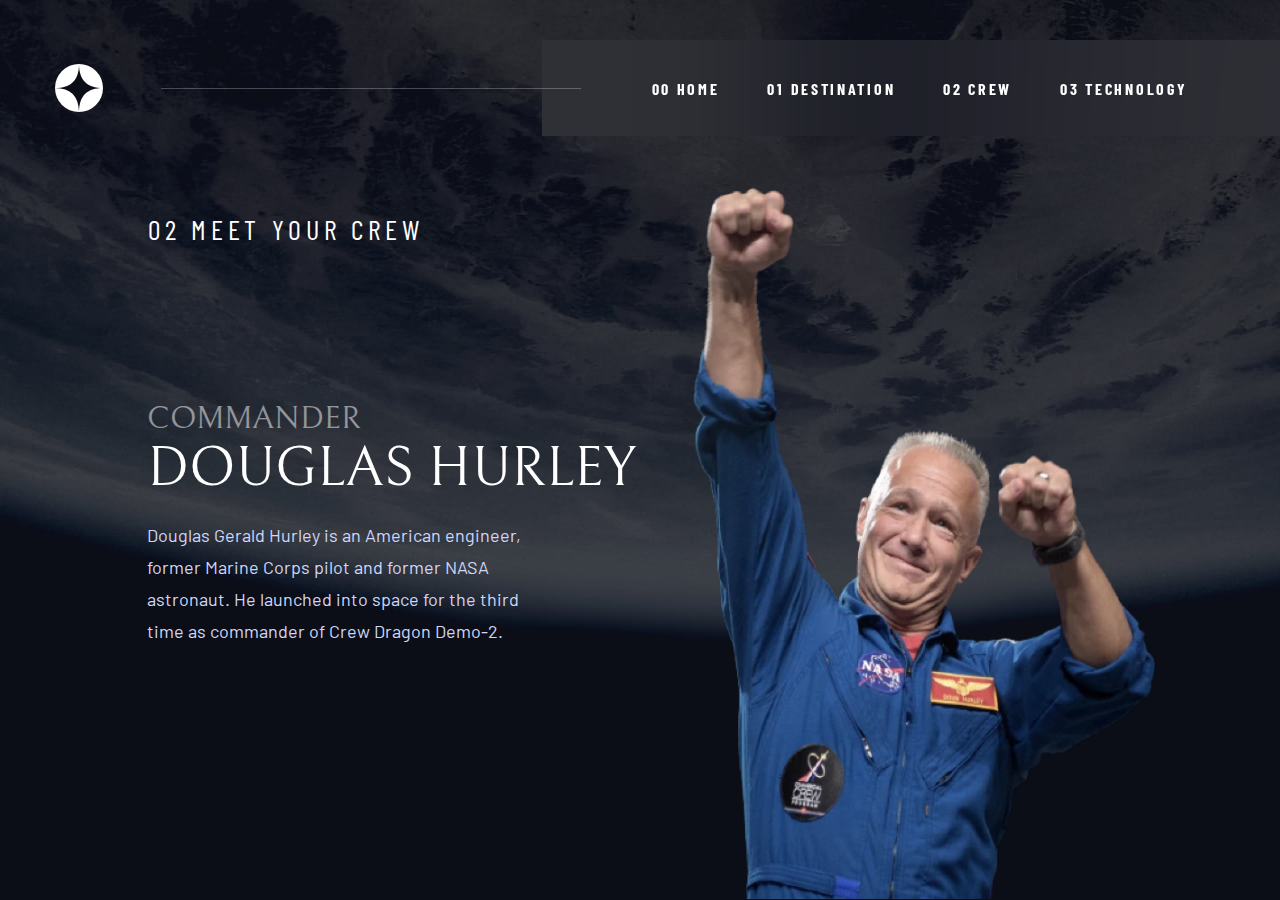
==== crew.html @ c876a2a5 "Ajout page technology et ajout JS" ====
<!DOCTYPE html>
<html lang="en">
<head>
  <meta charset="UTF-8">
  <meta name="viewport" content="width=device-width, initial-scale=1.0">

  <link rel="icon" type="image/png" sizes="32x32" href="./assets/favicon-32x32.png">
  <link rel="stylesheet" href="./css/crew.css">
  
  <title>Frontend Mentor | Space tourism website</title>
</head>
<body>

  <main class="container">
      <div class="background">
        <img src="./assets/crew/background-crew-desktop.jpg" alt="background-night" class="img_background">
      </div>
      <div class="container-logo">
          <img src="./assets/shared/logo.svg" alt="" srcset="">
      </div>
      <header>
        <div class="line"></div>
        <div class="container-menu">
          <ul class="menu">
            <li> <a href="./index.html">00  Home</a></li>
            <li> <a href="./destination.html">01  Destination</a></li>
            <li> <a href="./crew.html">02  Crew</a></li>
            <li> <a href="./technology.html">03  Technology</a></li>
          </ul>
        </div>
      </header>

      <div class="title">
        <span class="subheading-1">
          02 Meet your crew
        </span>
      </div>

      <div class="container-infos">
        <div class="heading-4">
          COMMANDER
        </div>
        <div class="heading-3">
          Douglas Hurley
        </div>
        <p class="text-infos">
          Douglas Gerald Hurley is an American engineer, former Marine Corps pilot 
          and former NASA astronaut. He launched into space for the third time as 
          commander of Crew Dragon Demo-2.
        </p>
      </div>

      <div class="container-bouton">
        <div class="bouton  active">
        </div>
        <div class="bouton">
        </div>
        <div class="bouton">
        </div>
        <div class="bouton">
        </div>
      </div>

      <div class="img-commander">
        <img src="./assets/crew/image-douglas-hurley.webp" alt="commander">
      </div>
    </main>

    <script src="./js/bdd.js"></script>
    <script src="./js/crew.js"></script>

</body>
</html>
---- css/crew.css ----
@import "./header.css";

body{
    margin: 0;
    padding: 0;
    height: 100vh;
    min-height: 100vh;
}

.container{
    position: relative;
    width: 100%;
    height: 100%;
}

.container .title{
    position: absolute;
    height: 34px;
    left: 11.56%;
    top: 23.56%;
    font-family: 'Barlow Condensed';
    font-style: normal;
    font-weight: 400;
    font-size: 28px;
    line-height: 34px;
    letter-spacing: 4.725px;
    text-transform: uppercase;
    color: #FFFFFF;
}

.background img{
    width: 100%;
    height: 100%;
    position: absolute;
    z-index: -1;
}

.container .img-commander{
    display: flex;
    justify-content: end;
    position: absolute;
    width: 39.44%;
    height: 79.11%;
    left: 50.90%;
    top: 20.78%;
}

.container .img-commander img{
    height: 100%;
    width: 92.08%;
}


.container-infos{
    position: absolute;
    left: 11.46%;
    top: 44.44%;
    width: 41.89%;
    height: auto;
}

.heading-4{
    font-family: 'Bellefair';
    font-style: normal;
    font-weight: 400;
    font-size: 32px;
    line-height: 37px;
    text-transform: uppercase;
    color: #FFFFFF;
    mix-blend-mode: normal;
    opacity: 0.5;
}

.heading-3{
    font-family: 'Bellefair';
    font-style: normal;
    font-weight: 400;
    font-size: 56px;
    line-height: 64px;
    text-transform: uppercase;
    color: #FFFFFF;
}

.container .container-infos .text-infos{
    font-family: 'Barlow';
    font-style: normal;
    font-weight: 400;
    font-size: 18px;
    line-height: 32px;
    color: #D0D6F9;
    width: 73.63%;
}
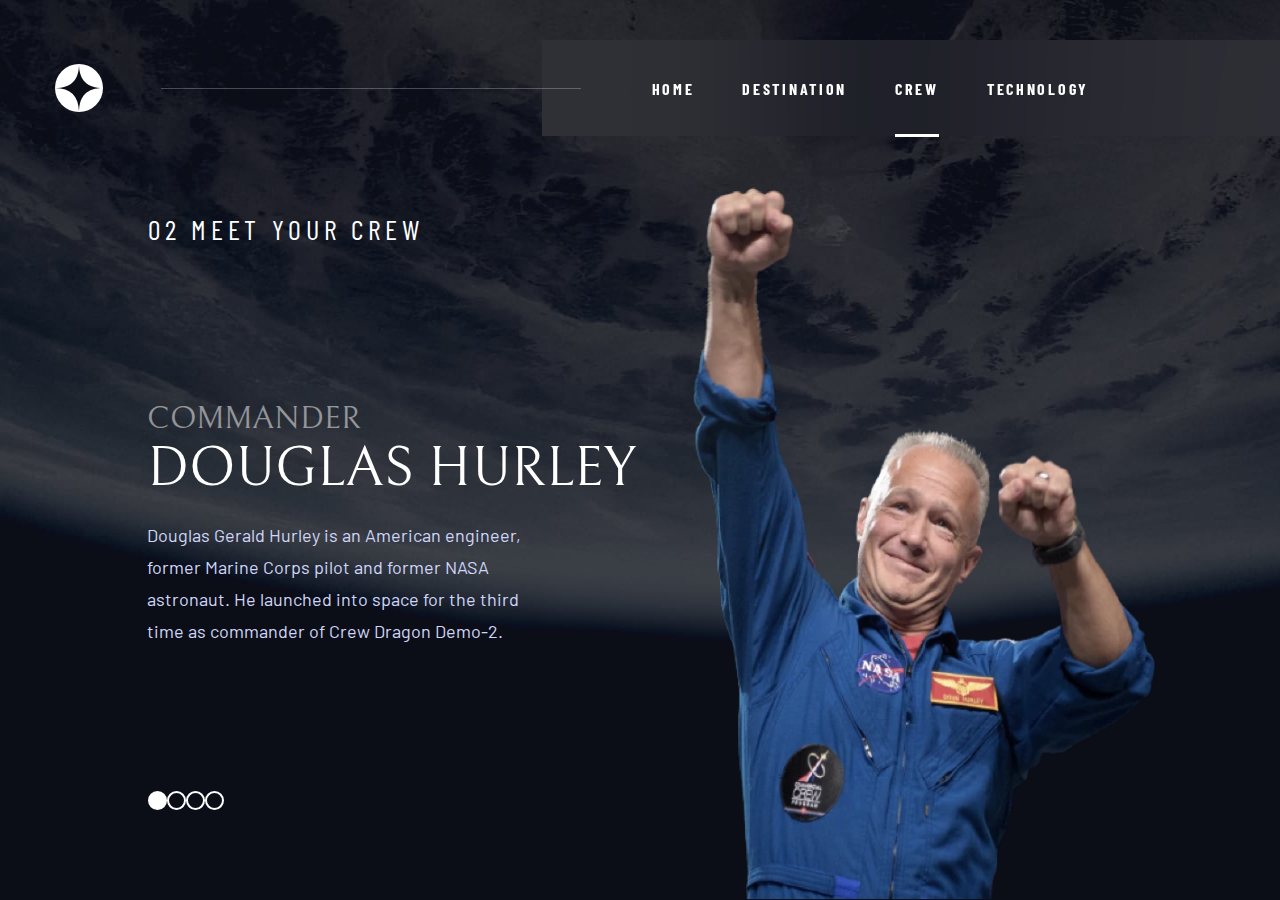
==== commit 750e8356: "Ajout responsive" ====
--- a/crew.html
+++ b/crew.html
@@ -18,14 +18,34 @@
       <div class="container-logo">
           <img src="./assets/shared/logo.svg" alt="" srcset="">
       </div>
-      <header>
+
+      <div class="hamburger">
+        <img src="./assets/shared/icon-hamburger.svg" alt="">
+      </div>
+
+      <header class="header">
         <div class="line"></div>
         <div class="container-menu">
+          <div class="close">
+            <img src="./assets/shared/icon-close.svg" alt="">
+          </div>
           <ul class="menu">
-            <li> <a href="./index.html">00  Home</a></li>
-            <li> <a href="./destination.html">01  Destination</a></li>
-            <li> <a href="./crew.html">02  Crew</a></li>
-            <li> <a href="./technology.html">03  Technology</a></li>
+            <li> 
+              <a href="./index.html">Home</a>
+              <div class="selection"></div>
+            </li>
+            <li> 
+              <a href="./destination.html">Destination</a>
+              <div class="selection"></div>
+            </li>
+            <li>
+              <a href="./crew.html">Crew</a>
+              <div class="selection active"></div>
+            </li>
+            <li>
+              <a href="./technology.html">Technology</a>
+              <div class="selection"></div>
+            </li>
           </ul>
         </div>
       </header>
--- a/css/crew.css
+++ b/css/crew.css
@@ -89,4 +89,141 @@
     line-height: 32px;
     color: #D0D6F9;
     width: 73.63%;
+}
+
+.container-bouton{
+    position: absolute;
+    display: flex;
+    left: 11.58%;
+    top: 87.89%;
+}
+
+.bouton{
+    display: flex;
+    justify-content: center;
+    align-items: center;
+    width: 15px;
+    height: 15px;
+    border: 2px solid white;
+    border-radius: 50%;
+    cursor: pointer;
+}
+
+.container-bouton .active{
+    background-color: white;
+}
+
+@media screen and (max-height:1024px) and (max-width:768px) {
+    .container .title{
+        left: 5.04%;
+        top: 13.28%;
+    }
+
+    .container .title .subheading-1{
+        font-size: 20px;
+        line-height: 24px;
+        letter-spacing: 3.375px;
+    }
+
+    .heading-3{
+        font-size: 40px;
+        line-height: 46px;
+    }
+
+    .heading-4{
+        font-size: 24px;
+        line-height: 28px;
+    }
+
+    .container .container-infos{
+        left: 50%;
+        top: 21.48%;
+        transform: translate(-50%);
+        width: 59.635%;
+        text-align: center;
+    }
+
+    .container .container-infos .text-infos{
+        font-size: 16px;
+        line-height: 28px;
+        width: 100%;
+    }
+
+    .container-bouton{
+        top: 43.164%;
+        left: 50%;
+        transform: translate(-50%);
+    }
+
+    .container .img-commander{
+        top: 48.046%;
+        left: 50%;
+        transform: translate(-50%);
+        width: 72.40%;
+        height: 51.86%;
+    }
+
+}
+
+@media screen and (max-height:667px) and (max-width:375px){
+    .container .title{
+        text-align: center;
+        width: 100%;
+        left: inherit;
+        top: 13.19%;
+    }
+
+    .container .title .subheading-1{
+        font-size: 20px;
+        line-height: 24px;
+        letter-spacing: 3.375px;
+    }
+
+    .heading-3{
+        font-size: 24px;
+        line-height: 28px;
+    }
+
+    .heading-4{
+        font-size: 16px;
+        line-height: 18px;
+    }
+
+    .container .container-infos{
+        left: 50%;
+        top: 65.367%;
+        transform: translate(-50%);
+        width: 87.20%;
+        text-align: center;
+    }
+
+    .container .container-infos .text-infos{
+        font-size: 15px;
+        line-height: 25px;
+        width: 100%;
+    }
+
+    .container-bouton{
+        top: 59.07%;
+        left: 50%;
+        transform: translate(-50%);
+        gap: 16px;
+    }
+
+    .bouton{
+        width: 10px;
+        height: 10px;
+    }
+
+    .container .img-commander{
+        top: 20.84%;
+        left: 50%;
+        transform: translate(-50%);
+        width: 47.20%;
+        height: 33.28%;
+    }
+
+    .container .img-commander img{
+        width: 100%;
+    }
 }